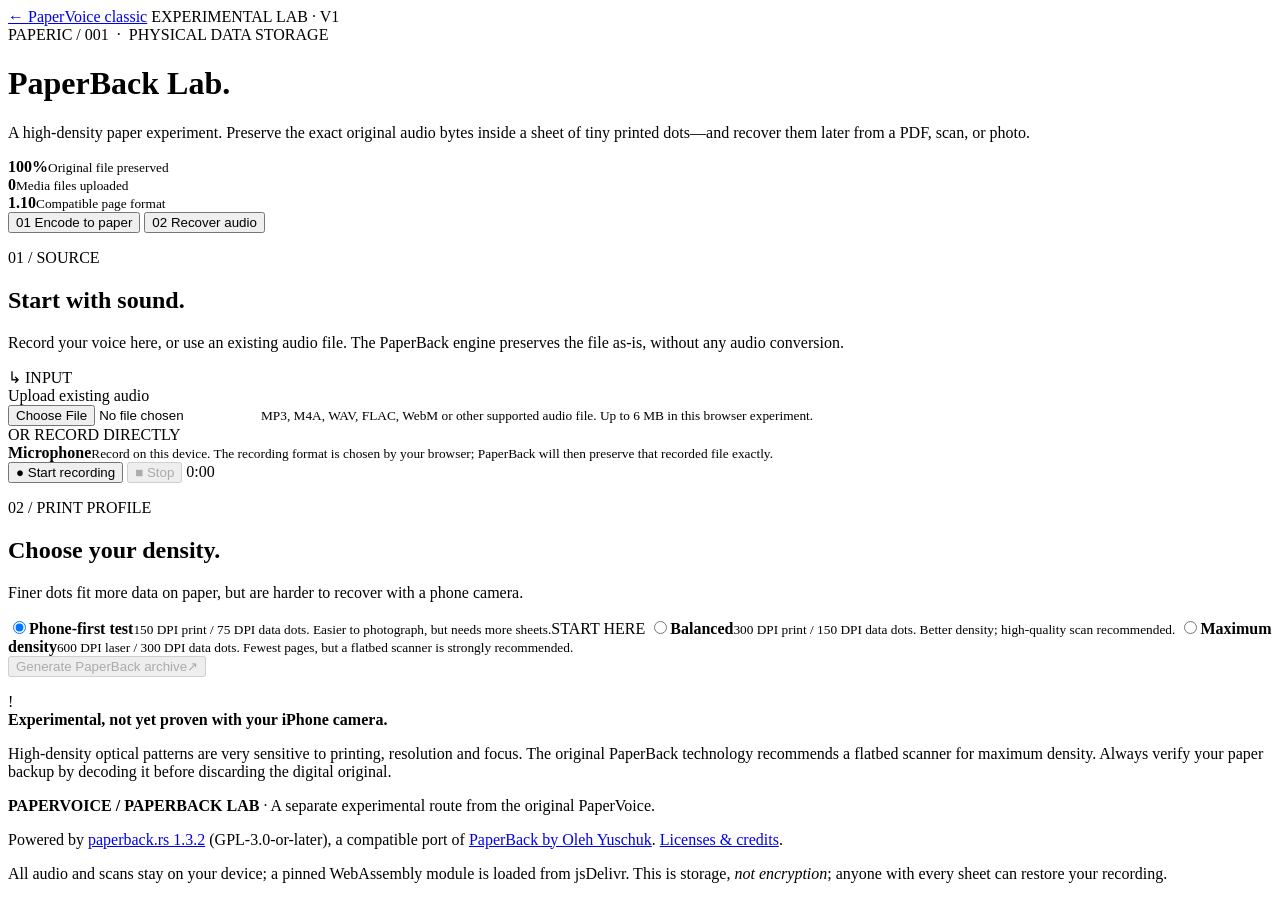
==== docs/paperback/index.html @ ba70e400 "Add separate PaperVoice PaperBack lab at /paperback/ with original-audio archive and recovery UI" ====
<!doctype html>
<html lang="en">
<head>
<meta charset="utf-8">
<meta name="viewport" content="width=device-width,initial-scale=1,viewport-fit=cover">
<meta name="theme-color" content="#121a1e">
<meta name="description" content="PaperVoice PaperBack experiment. Store original sound bit-for-bit on high-density paper and recover it from photos or scanned PDFs.">
<title>PaperVoice / PaperBack Lab</title>
<link rel="stylesheet" href="./style.css">
<script defer src="./app.js"></script>
</head>
<body>
<main>
<header>
  <nav class="top">
    <a class="back" href="/">← PaperVoice classic</a>
    <span class="pill"><span class="dot"></span> EXPERIMENTAL LAB · V1</span>
  </nav>
  <div class="hero">
    <div class="eyebrow">PAPERIC / 001 &nbsp;·&nbsp; PHYSICAL DATA STORAGE</div>
    <h1>PaperBack<span> Lab.</span></h1>
    <p class="lead">A high-density paper experiment. Preserve the exact original audio bytes inside a sheet of tiny printed dots—and recover them later from a PDF, scan, or photo.</p>
    <div class="metrics">
      <div><strong>100%</strong><small>Original file preserved</small></div>
      <div><strong>0</strong><small>Media files uploaded</small></div>
      <div><strong>1.10</strong><small>Compatible page format</small></div>
    </div>
  </div>
</header>
<section class="workspace">
  <div class="navtabs" role="tablist" aria-label="PaperBack tools">
    <button id="tab-encode" class="tab" role="tab" aria-selected="true" aria-controls="pane-encode">01 <span>Encode to paper</span></button>
    <button id="tab-decode" class="tab" role="tab" aria-selected="false" aria-controls="pane-decode">02 <span>Recover audio</span></button>
  </div>
  <section id="pane-encode" role="tabpanel" aria-labelledby="tab-encode">
    <div class="sectiontop"><div><p class="kicker">01 / SOURCE</p><h2>Start with sound.</h2><p>Record your voice here, or use an existing audio file. The PaperBack engine preserves the file as-is, without any audio conversion.</p></div><span class="corner">↳ INPUT</span></div>
    <label class="fieldLabel" for="encode-file">Upload existing audio</label>
    <div class="inputbox"><input id="encode-file" type="file" accept="audio/*,.mp3,.wav,.m4a,.aac,.webm,.ogg,.flac"><small>MP3, M4A, WAV, FLAC, WebM or other supported audio file. Up to 6 MB in this browser experiment.</small></div>
    <div class="or"><span>OR RECORD DIRECTLY</span></div>
    <div class="recordpanel">
      <div class="recordcopy"><strong>Microphone</strong><small>Record on this device. The recording format is chosen by your browser; PaperBack will then preserve that recorded file exactly.</small></div>
      <div class="recordbuttons">
        <button id="record-start" class="outline" type="button">● Start recording</button>
        <button id="record-stop" class="outline" type="button" disabled>■ Stop</button>
        <span id="timer">0:00</span>
      </div>
    </div>
    <div id="source-card" class="source-card" hidden>
      <div><span class="label">SELECTED FILE</span><div id="source-name" class="source-name"></div><small id="source-size"></small></div>
      <button id="source-remove" class="textbutton" type="button">Remove</button>
      <audio id="source-player" controls preload="metadata"></audio>
    </div>
    <div class="sectiontop tight"><div><p class="kicker">02 / PRINT PROFILE</p><h2>Choose your density.</h2><p>Finer dots fit more data on paper, but are harder to recover with a phone camera.</p></div></div>
    <div class="choiceList">
      <label class="choice"><input type="radio" name="profile" value="camera" checked><span><b>Phone-first test</b><small>150 DPI print / 75 DPI data dots. Easier to photograph, but needs more sheets.</small></span><span class="chip">START HERE</span></label>
      <label class="choice"><input type="radio" name="profile" value="inkjet"><span><b>Balanced</b><small>300 DPI print / 150 DPI data dots. Better density; high-quality scan recommended.</small></span></label>
      <label class="choice"><input type="radio" name="profile" value="laser"><span><b>Maximum density</b><small>600 DPI laser / 300 DPI data dots. Fewest pages, but a flatbed scanner is strongly recommended.</small></span></label>
    </div>
    <div class="actionline">
      <button id="encode-button" class="action" type="button" disabled><span>Generate PaperBack archive</span><span>↗</span></button>
    </div>
    <p id="encode-status" class="status" role="status" aria-live="polite"></p>
    <div id="encode-result" class="result" hidden>
      <div class="successhead"><span class="check">✓</span><div><h3>Archive generated</h3><p id="encode-summary"></p></div></div>
      <a id="pdf-download" class="action download" href="#">↓ Download printable PDF</a>
      <div class="previewgrid">
        <div class="sheet"><img id="preview-image" alt="Preview of the first high-density PaperBack printed page"></div>
        <div class="tips"><b>Before you print</b><p>Use <strong>actual size / 100%</strong>, no fit-to-page scaling. Print in black and white at your printer's highest quality. Keep all pages.</p><p>This PDF is a real PaperBack-style archive, not a QR code or an internet link.</p></div>
      </div>
    </div>
  </section>
  <section id="pane-decode" role="tabpanel" aria-labelledby="tab-decode" hidden>
    <div class="sectiontop"><div><p class="kicker">03 / CAPTURE</p><h2>Recover from paper.</h2><p>Upload the generated PDF or clear, full-page photographs from your iPhone. Select every printed page; the decoder accepts them in any order.</p></div><span class="corner">↳ RESTORE</span></div>
    <label class="fieldLabel" for="scan-files">Select PDF, photos or scanner images</label>
    <div class="inputbox"><input id="scan-files" type="file" multiple accept="image/*,application/pdf,.pdf,.png,.jpg,.jpeg,.webp,.bmp,.heic"><small>Choose all pages. JPG, PNG, PDF, BMP; on iOS choose photos at original/high resolution.</small></div>
    <div class="recordpanel capture">
      <div class="recordcopy"><strong>Take a photograph</strong><small>Center the entire sheet, avoid shadows and glare, and hold your iPhone directly above it.</small></div>
      <label class="outline camera-label">◎ Open camera<input id="camera-input" type="file" accept="image/*" capture="environment" hidden></label>
    </div>
    <div id="scan-list" class="filelist" aria-live="polite">No scans selected.</div>
    <div class="actionline"><button id="decode-button" class="action" type="button" disabled><span>Recover original audio</span><span>↘</span></button></div>
    <p id="decode-status" class="status" role="status" aria-live="polite"></p>
    <div id="decode-result" class="result" hidden>
      <div class="successhead"><span class="check">✓</span><div><h3>Original audio recovered</h3><p id="decode-summary"></p></div></div>
      <audio id="recovered-player" controls preload="metadata"></audio>
      <a id="recovered-download" class="action download" href="#">↓ Download original file</a>
    </div>
  </section>
</section>
<aside class="disclaimer">
  <div class="icon">!</div>
  <div><strong>Experimental, not yet proven with your iPhone camera.</strong><p>High-density optical patterns are very sensitive to printing, resolution and focus. The original PaperBack technology recommends a flatbed scanner for maximum density. Always verify your paper backup by decoding it before discarding the digital original.</p></div>
</aside>
<footer>
  <p><strong>PAPERVOICE / PAPERBACK LAB</strong> · A separate experimental route from the original PaperVoice.</p>
  <p>Powered by <a href="https://github.com/J0s3f/paperback.rs">paperback.rs 1.3.2</a> (GPL-3.0-or-later), a compatible port of <a href="https://ollydbg.org/Paperbak/">PaperBack by Oleh Yuschuk</a>. <a href="./NOTICE.md">Licenses &amp; credits</a>.</p>
  <p>All audio and scans stay on your device; a pinned WebAssembly module is loaded from jsDelivr. This is storage, <em>not encryption</em>; anyone with every sheet can restore your recording.</p>
</footer>
</main>
</body>
</html>
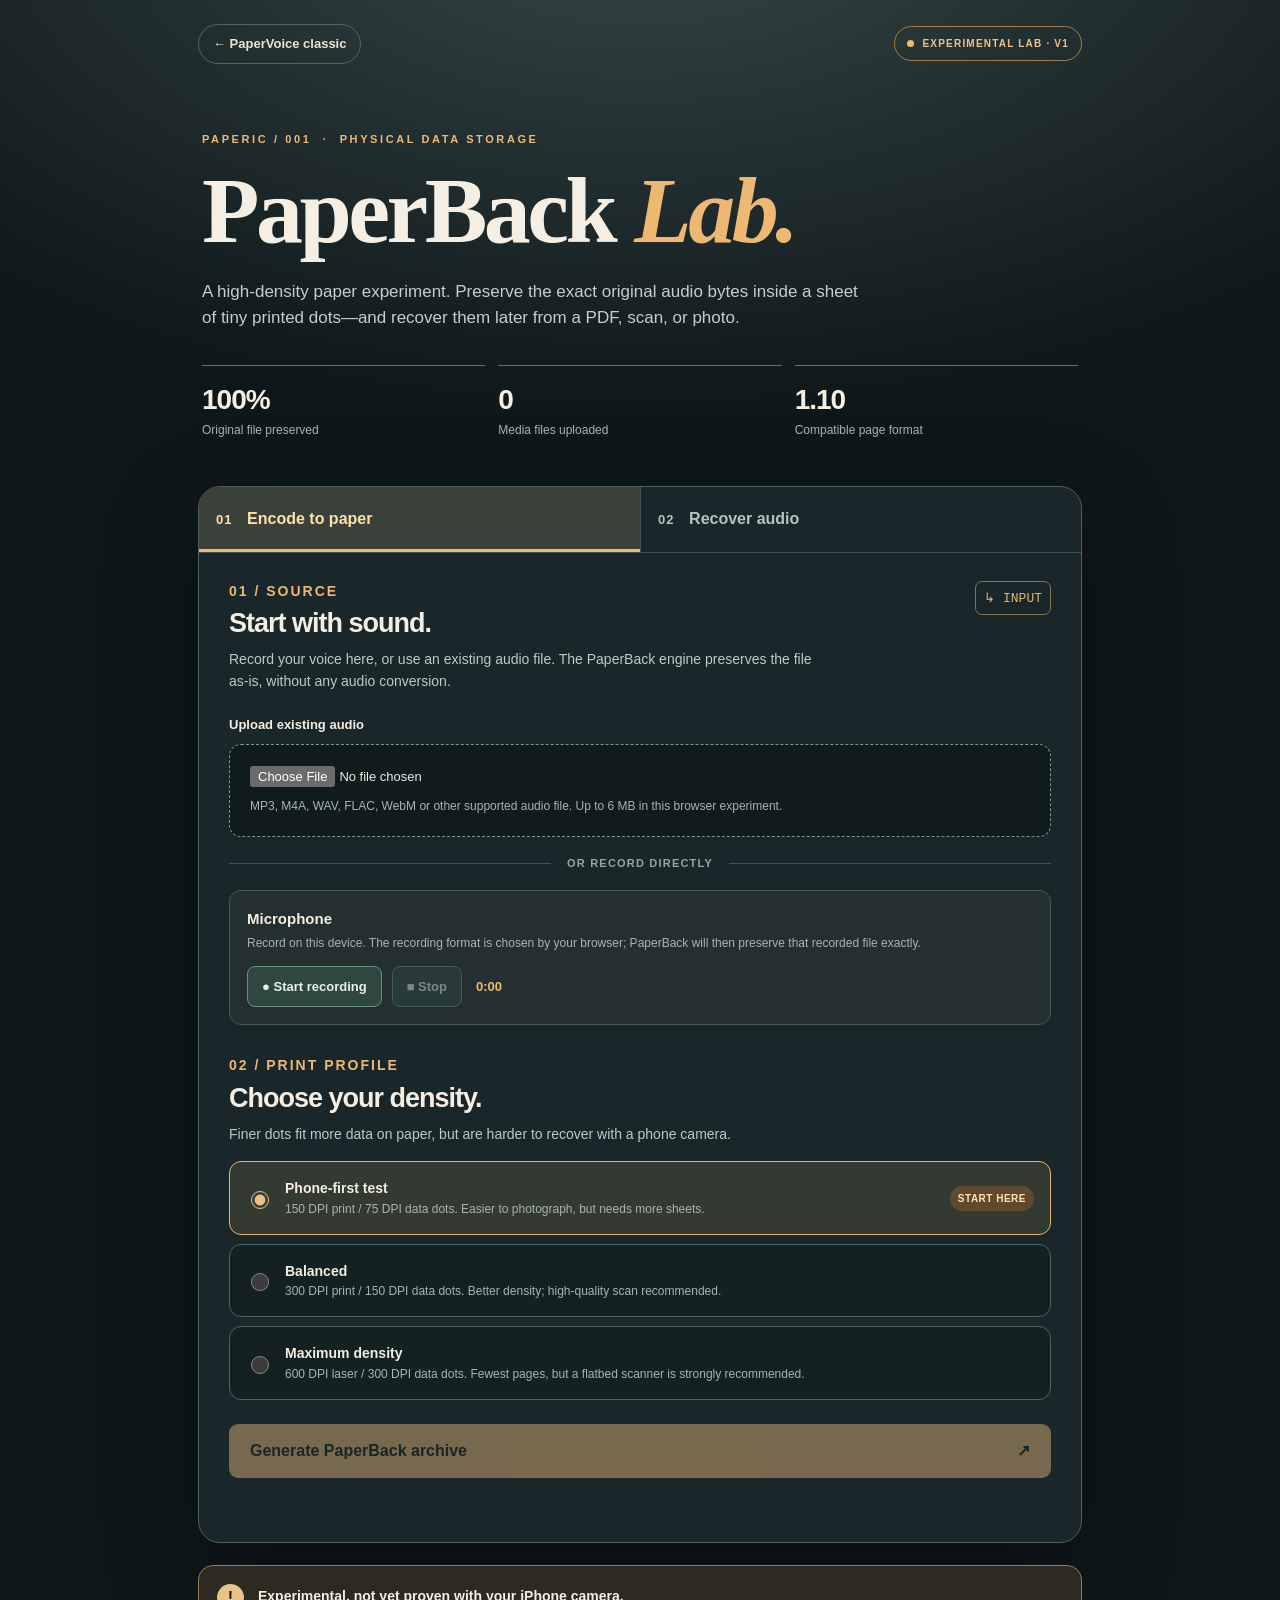
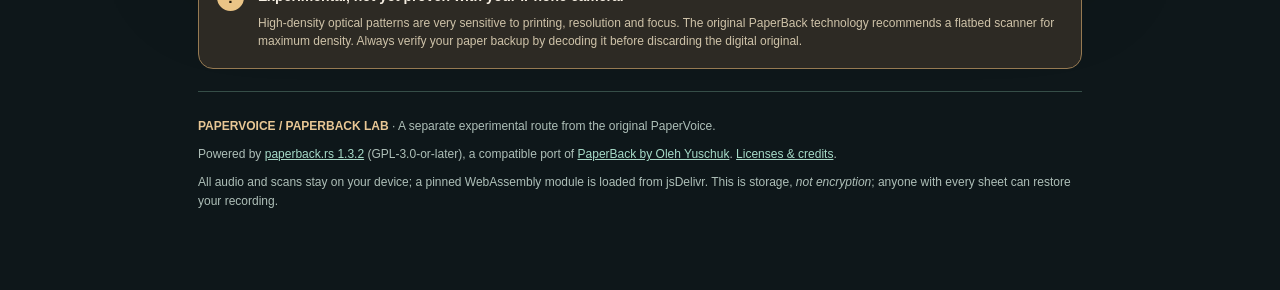
==== commit 7ffec933: "Add clear-scans control for repeat PaperBack recovery tests" ====
--- a/docs/paperback/index.html
+++ b/docs/paperback/index.html
@@ -78,6 +78,7 @@
       <label class="outline camera-label">◎ Open camera<input id="camera-input" type="file" accept="image/*" capture="environment" hidden></label>
     </div>
     <div id="scan-list" class="filelist" aria-live="polite">No scans selected.</div>
+    <button id="clear-scans" class="textbutton clear-scans" type="button">Clear selected scans</button>
     <div class="actionline"><button id="decode-button" class="action" type="button" disabled><span>Recover original audio</span><span>↘</span></button></div>
     <p id="decode-status" class="status" role="status" aria-live="polite"></p>
     <div id="decode-result" class="result" hidden>
--- a/docs/paperback/style.css
+++ b/docs/paperback/style.css
@@ -0,0 +1,18 @@
+:root{color-scheme:dark;--bg:#0e171a;--panel:#19262a;--line:#415253;--cream:#f5eee2;--muted:#a7b4b0;--accent:#edb872;--mint:#a7dbc8;--red:#e5a0a0}
+*{box-sizing:border-box}body{margin:0;min-height:100vh;background:radial-gradient(ellipse 90% 32% at 50% -5%,#364747 0%,transparent 85%),var(--bg);color:var(--cream);font:16px/1.52 -apple-system,BlinkMacSystemFont,"Segoe UI",sans-serif}
+a{color:var(--mint)}button,input{font:inherit}button{cursor:pointer}button:disabled{opacity:.46;cursor:not-allowed}main{max-width:920px;padding:24px 18px 70px;margin:auto}
+.top{display:flex;align-items:center;justify-content:space-between;gap:12px}.back{border:1px solid #536561;text-decoration:none;color:#eee4d1;padding:9px 14px;border-radius:100px;font-size:13px;font-weight:650}.pill{font-size:10px;font-weight:850;letter-spacing:1.2px;border:1px solid #a17c49;border-radius:100px;color:#f1c187;padding:9px 12px;white-space:nowrap}.dot{display:inline-block;width:7px;height:7px;background:#f4ba66;border-radius:50%;margin-right:5px}
+.hero{padding:67px 4px 47px}.eyebrow{color:var(--accent);font-size:11px;font-weight:800;letter-spacing:2.6px}h1{font-family:ui-serif,Georgia,serif;font-size:clamp(52px,9vw,94px);font-weight:600;letter-spacing:-3.5px;line-height:1.07;margin:13px 0 18px}h1 span{color:var(--accent);font-style:italic}.lead{color:#c2d0c7;font-size:17px;max-width:660px;margin:0}.metrics{display:grid;grid-template-columns:repeat(3,minmax(0,1fr));gap:13px;margin-top:34px}.metrics>div{border-top:1px solid #637273;padding-top:13px}.metrics strong{display:block;font-size:28px;font-weight:700;letter-spacing:-1px}.metrics small{display:block;color:var(--muted);font-size:12px}
+.workspace{background:var(--panel);border:1px solid #4c605c;border-radius:22px;overflow:hidden;box-shadow:0 32px 100px #0005}.navtabs{display:grid;grid-template-columns:1fr 1fr;border-bottom:1px solid var(--line)}.tab{background:transparent;color:#b8c2bd;border:0;padding:20px 17px;text-align:left;font-weight:800;font-size:13px;letter-spacing:1px}.tab span{font-size:16px;letter-spacing:0;padding-left:10px}.tab+button{border-left:1px solid var(--line)}.tab[aria-selected=true]{background:#3c403a;color:#ffe0a8;box-shadow:inset 0 -3px var(--accent)}section[role=tabpanel]{padding:28px 30px 34px}
+.sectiontop{display:flex;align-items:start;justify-content:space-between;gap:16px;margin-bottom:23px}.sectiontop.tight{margin:30px 0 16px}.kicker{font-size:11px;color:var(--accent)!important;font-weight:850;letter-spacing:2px!important;margin:0 0 5px!important}.sectiontop h2{font-size:27px;letter-spacing:-1px;line-height:1.2;margin:0 0 10px}.sectiontop p{font-size:14px;color:#bfcac5;max-width:600px;margin:0}.corner{color:#e1b573;font:13px ui-monospace,monospace;padding:8px;border:1px solid #867252;border-radius:7px;white-space:nowrap}
+.fieldLabel{display:block;font-size:13px;font-weight:800;margin:0 0 9px}.inputbox{border:1px dashed #86948a;border-radius:12px;padding:21px 20px;background:#101b1d}.inputbox input{display:block;width:100%;color:#f0eae0;margin-bottom:10px;font-size:13px;max-width:100%}.inputbox small,.recordcopy small,.source-card small{display:block;color:var(--muted);font-size:12px}.or{display:flex;align-items:center;gap:16px;color:#8eaa9b;font-size:11px;font-weight:800;letter-spacing:1.2px;margin:18px 0}.or:before,.or:after{content:"";height:1px;background:#3e5851;flex:1}
+.recordpanel{background:#23302f;border:1px solid #435952;padding:17px;border-radius:12px}.recordcopy strong{display:block;font-size:15px;margin-bottom:4px}.recordbuttons{display:flex;align-items:center;flex-wrap:wrap;gap:10px;margin-top:13px}.outline{display:inline-block;color:#e8f0e9;background:#304641;border:1px solid #6a9081;border-radius:8px;padding:10px 14px;font-size:13px;font-weight:750;text-decoration:none}.outline:hover{background:#3e5b50}.recordbuttons #timer{font-variant-numeric:tabular-nums;font-size:13px;color:var(--accent);font-weight:800;margin-left:4px}
+.source-card{display:grid;grid-template-columns:1fr auto;gap:8px;border:1px solid #668a74;padding:16px;margin-top:16px;background:#263b32;border-radius:12px}.source-card audio{width:100%;grid-column:1/-1;margin-top:4px}.label{color:#90c9ad;font-weight:800;font-size:10px;letter-spacing:1px}.source-name{font-size:14px;font-weight:780;overflow-wrap:anywhere}.textbutton{border:0;color:#e7ccac;background:none;font-size:13px;text-decoration:underline;align-self:start}
+.choiceList{display:grid;gap:9px}.choice{display:flex;align-items:center;gap:13px;padding:16px;background:#132122;border:1px solid #4c6560;border-radius:12px;cursor:pointer}.choice:has(input:checked){border-color:#e4b577;background:#333a31}.choice input{accent-color:#ebc185;width:18px;height:18px;flex:none}.choice span:nth-child(2){flex:1;min-width:0}.choice b{display:block;font-size:14px}.choice small{display:block;font-size:12px;color:var(--muted)}.chip{font-size:10px;font-weight:850;letter-spacing:.5px;background:#604a2f;color:#ffe2ac;padding:5px 8px;border-radius:100px}
+.actionline{margin:24px 0 0}.action{display:flex;align-items:center;justify-content:space-between;gap:16px;padding:15px 21px;background:#e7b977;color:#152626;border:0;border-radius:9px;font-weight:840;text-decoration:none;width:100%}.action:hover:not(:disabled){background:#ffca84}.status{min-height:18px;color:#a3dfb8;font-size:13px;margin:12px 0 0;white-space:pre-line}.status.error{color:#ffb2a6}
+.result{margin-top:22px;border:1px solid #6a8b70;border-radius:14px;padding:20px;background:#21362d}.successhead{display:flex;align-items:center;gap:13px;margin-bottom:14px}.check{display:flex;align-items:center;justify-content:center;width:38px;height:38px;background:#408267;color:#eaffed;border-radius:50%;font-weight:900;font-size:24px;flex:none}.successhead h3{margin:0;font-size:20px}.successhead p{margin:2px 0 0;font-size:13px;color:#c3d9cc}.download{display:flex;background:var(--mint);margin-top:12px;color:#13322a}.previewgrid{display:grid;grid-template-columns:1fr 1fr;gap:16px;margin-top:20px}.sheet{border:1px solid #8d9b87;background:#e3e0d6;padding:10px;border-radius:8px}.sheet img{display:block;max-width:100%;max-height:360px;margin:auto;object-fit:contain}.tips{font-size:13px;color:#c7d7d0}.tips b{font-size:15px;color:#fff5e3}.tips p{margin:8px 0}
+.capture{display:flex;align-items:center;justify-content:space-between;gap:12px;margin:17px 0}.camera-label{white-space:nowrap;cursor:pointer}.filelist{font-size:13px;color:#bccdc5;padding:14px;border:1px solid #466259;border-radius:10px;overflow-wrap:anywhere;background:#101e1c}.filelist div{padding:5px 0;border-bottom:1px solid #3f514d}.filelist div:last-child{border:0}#recovered-player{width:100%;margin:13px 0}
+.disclaimer{margin:22px 0;padding:18px;background:#2d2a24;border:1px solid #967a52;border-radius:15px;display:flex;gap:14px}.disclaimer .icon{flex:none;width:27px;height:27px;display:flex;align-items:center;justify-content:center;color:#231909;background:#eac486;border-radius:50%;font-weight:900}.disclaimer strong{font-size:14px}.disclaimer p{font-size:12px;color:#cfc3a9;margin:5px 0 0}
+footer{border-top:1px solid #364e48;padding-top:15px;color:#aebfb8;font-size:12px}footer strong{color:#e8c795}footer p{margin:10px 0}
+[hidden]{display:none!important}button:focus-visible,a:focus-visible,input:focus-visible{outline:3px solid #e2be82;outline-offset:2px}
+@media(max-width:600px){main{padding:18px 13px 48px}.hero{padding:46px 0 29px}.lead{font-size:14px}.metrics{gap:9px}.metrics strong{font-size:23px}.metrics small{font-size:11px}.pill{font-size:9px}.tab{padding:14px 8px;font-size:11px}.tab span{font-size:13px;padding-left:3px}section[role=tabpanel]{padding:22px 16px}.sectiontop h2{font-size:24px}.corner{display:none}.choice{padding:13px;gap:9px}.chip{font-size:8px;padding:4px}.previewgrid{grid-template-columns:1fr}.capture{align-items:flex-start;flex-direction:column}.action{font-size:14px}}
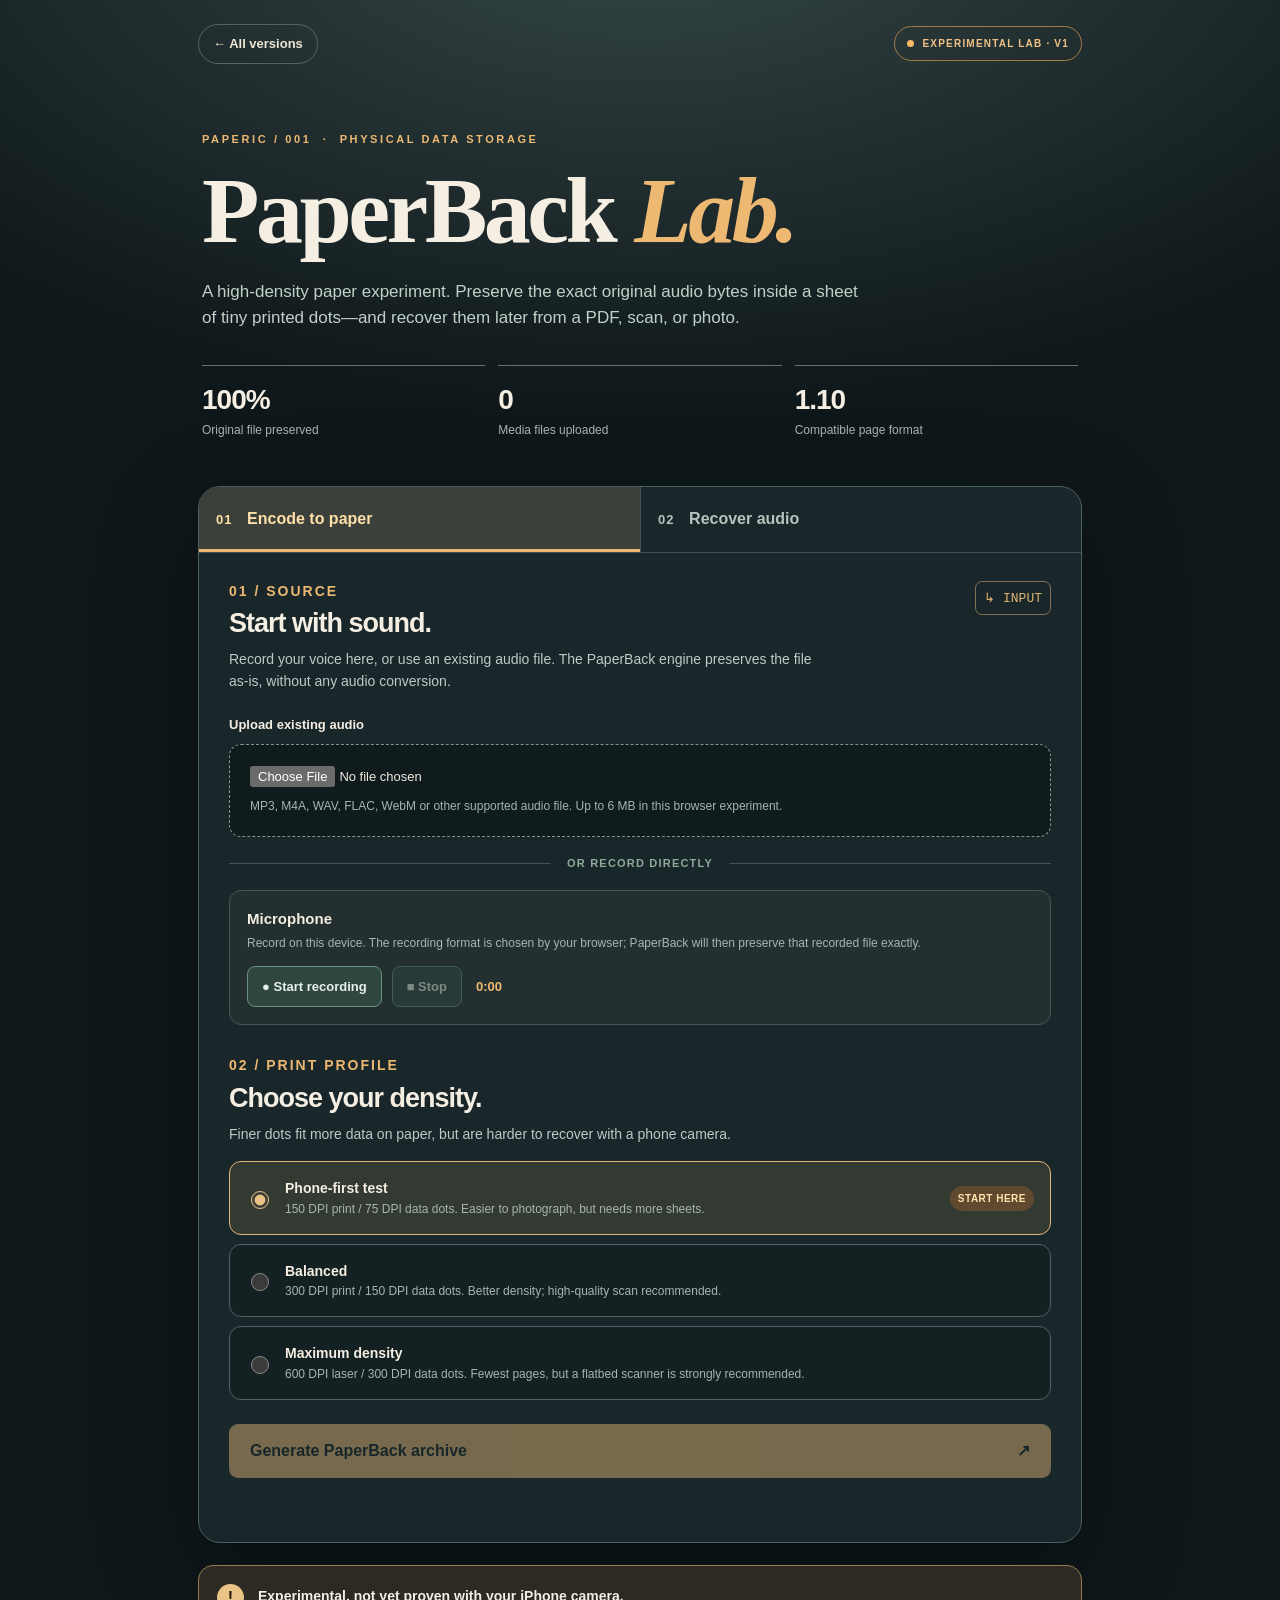
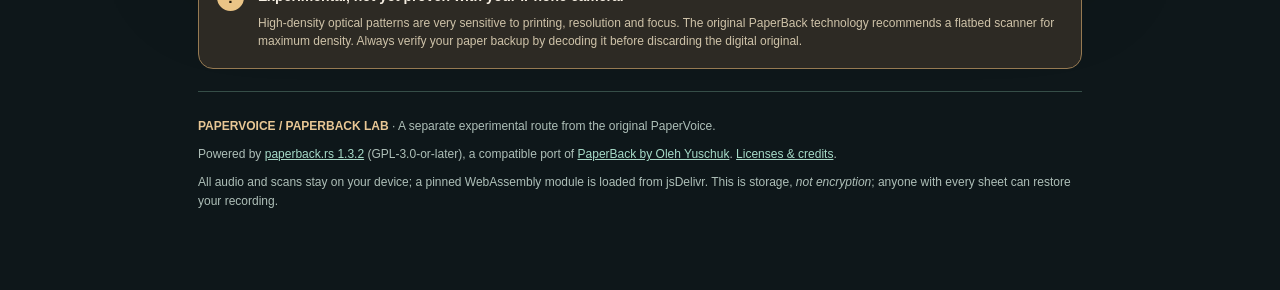
==== commit 5b64c08a: "Link back to new PaperVoice version chooser" ====
--- a/docs/paperback/index.html
+++ b/docs/paperback/index.html
@@ -13,7 +13,7 @@
 <main>
 <header>
   <nav class="top">
-    <a class="back" href="/">← PaperVoice classic</a>
+    <a class="back" href="/">← All versions</a>
     <span class="pill"><span class="dot"></span> EXPERIMENTAL LAB · V1</span>
   </nav>
   <div class="hero">
